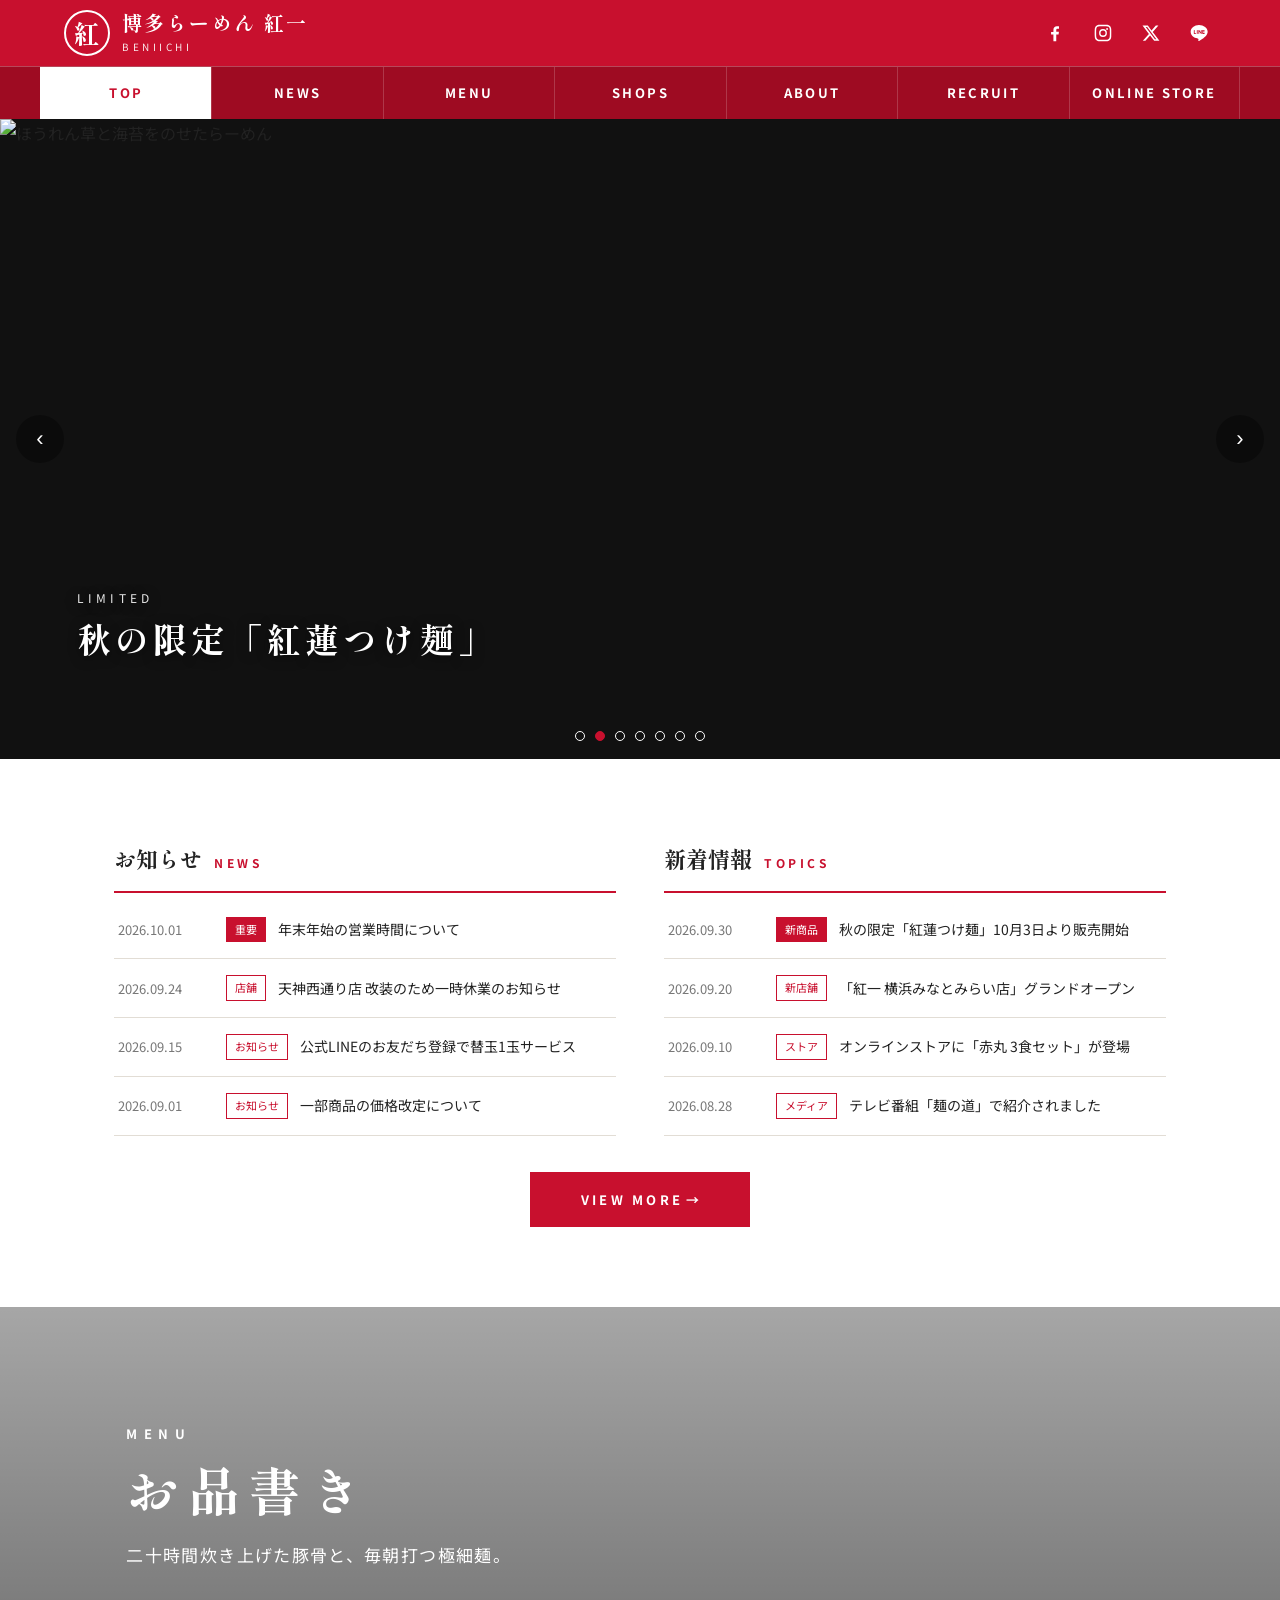
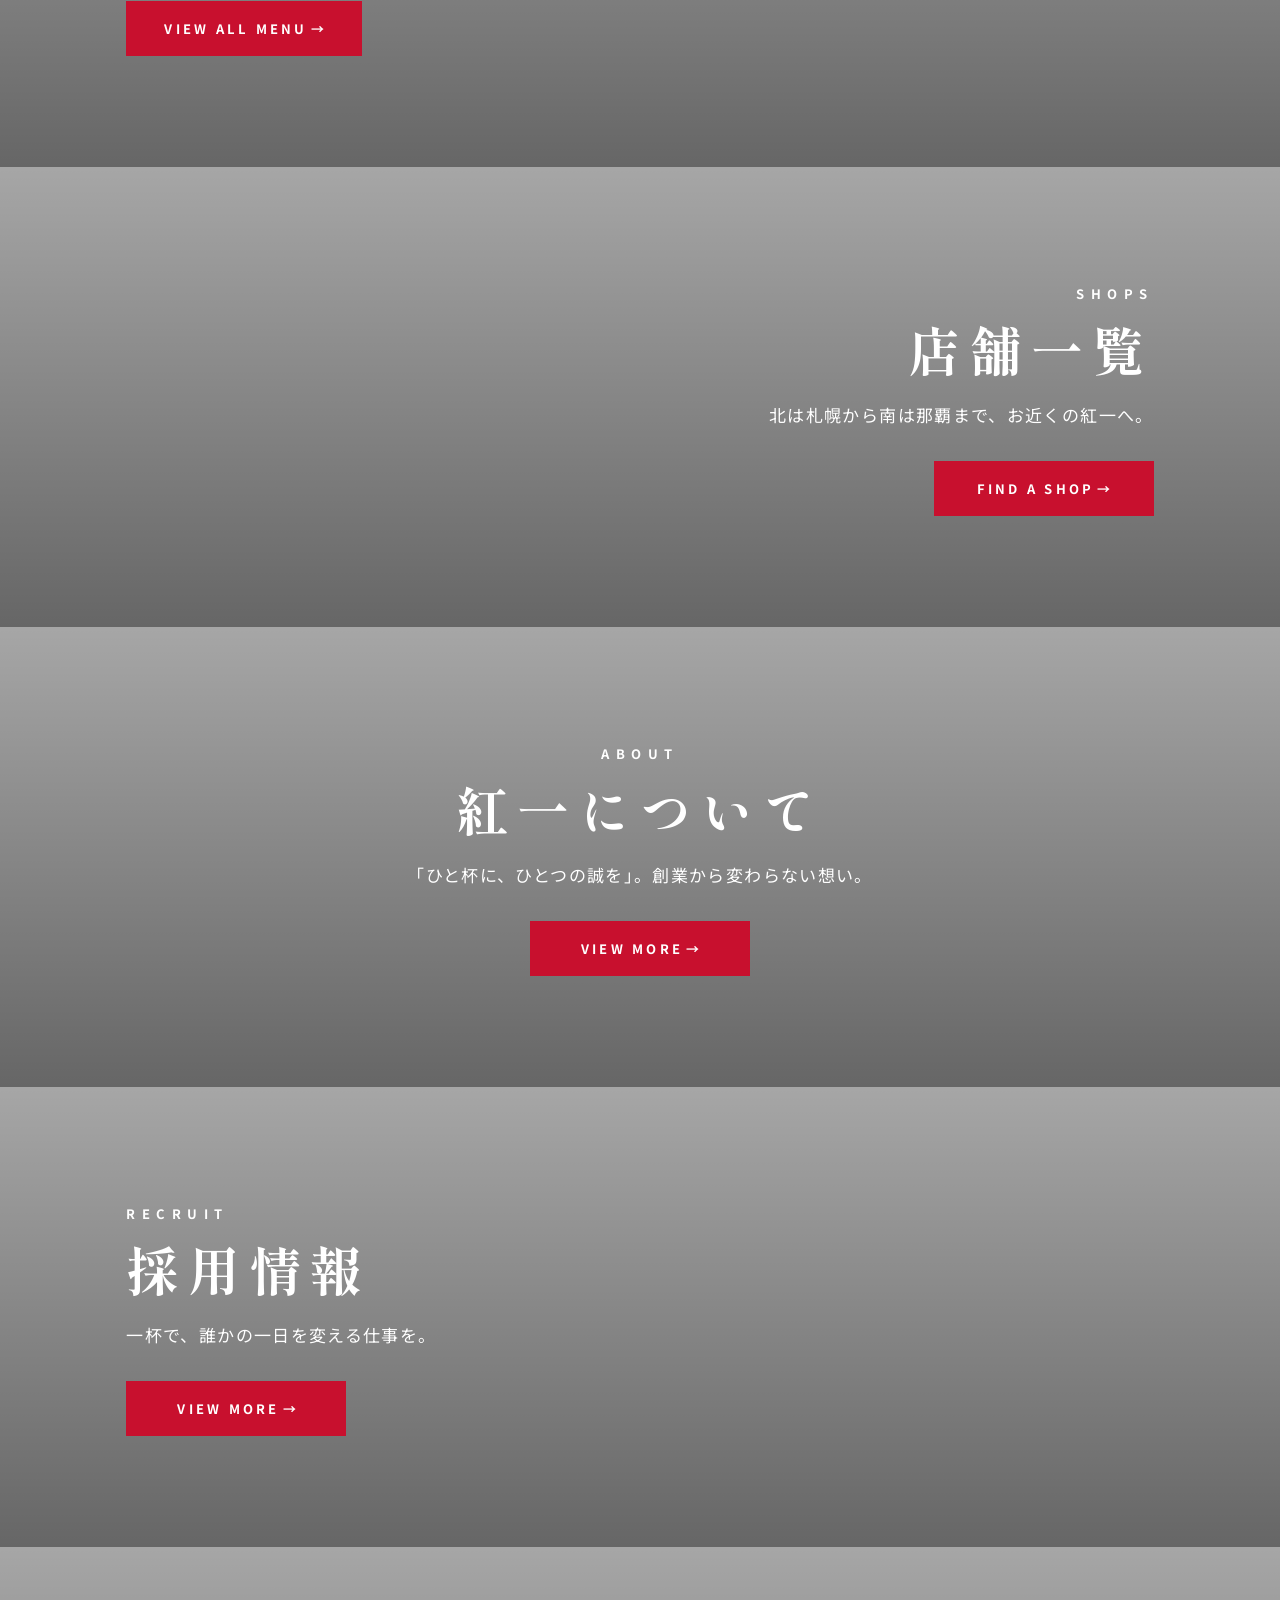
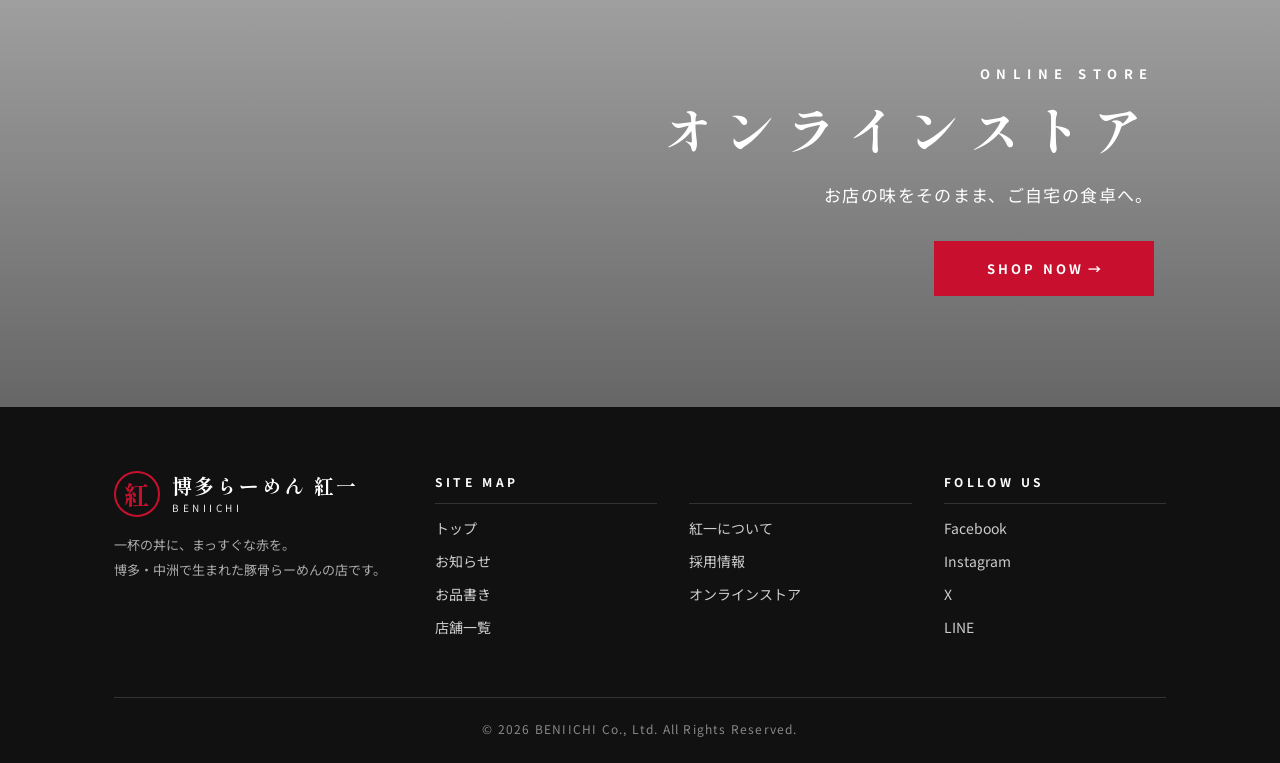
==== index.html @ bfaeac58 "Initial commit: beniichi website" ====
<!DOCTYPE html>
<html lang="ja">
<head>
  <meta charset="UTF-8">
  <meta name="viewport" content="width=device-width, initial-scale=1">
  <title>博多らーめん 紅一（BENIICHI）｜公式サイト</title>
  <meta name="description" content="博多・中洲生まれの豚骨らーめん「紅一」の公式サイト。お品書き、店舗一覧、採用情報、オンラインストア。">
  <link rel="preconnect" href="https://fonts.googleapis.com">
  <link rel="preconnect" href="https://fonts.gstatic.com" crossorigin>
  <link href="https://fonts.googleapis.com/css2?family=Noto+Sans+JP:wght@400;700&family=Shippori+Mincho:wght@700&display=swap" rel="stylesheet">
  <link rel="stylesheet" href="css/style.css">
</head>
<body>
  <header id="site-header"></header>

  <main>
    <!-- 自動横スクロールの大きな写真（7枚） -->
    <section class="hero" aria-label="メインビジュアル">
      <div class="hero-track">
        <figure class="hero-slide"><img data-img="photo-1557872943-16a5ac26437e" data-w="1800" alt="紅一の看板らーめん"><figcaption><small>SIGNATURE</small>白丸・赤丸、ふたつの看板。</figcaption></figure>
        <figure class="hero-slide"><img data-img="photo-1614563637806-1d0e645e0940" data-w="1800" alt="ほうれん草と海苔をのせたらーめん"><figcaption><small>LIMITED</small>秋の限定「紅蓮つけ麺」</figcaption></figure>
        <figure class="hero-slide"><img data-img="photo-1623341214825-9f4f963727da" data-w="1800" alt="らーめんとビール"><figcaption><small>NIGHT</small>夜は一杯と、一杯を。</figcaption></figure>
        <figure class="hero-slide"><img data-img="photo-1526318896980-cf78c088247c" data-w="1800" alt="箸で麺を持ち上げる様子"><figcaption><small>NOODLE</small>自家製極細麺、毎朝打ちたて。</figcaption></figure>
        <figure class="hero-slide"><img data-img="photo-1503899036084-c55cdd92da26" data-w="1800" alt="夜の繁華街"><figcaption><small>SHOPS</small>国内42店舗、街の赤い灯り。</figcaption></figure>
        <figure class="hero-slide"><img data-img="photo-1552611052-33e04de081de" data-w="1800" alt="黒い丼のまぜ麺"><figcaption><small>ONLINE STORE</small>お店の味を、ご自宅で。</figcaption></figure>
        <figure class="hero-slide"><img data-img="photo-1493976040374-85c8e12f0c0e" data-w="1800" alt="和の街並み"><figcaption><small>SINCE 1998</small>博多から、世界の一杯へ。</figcaption></figure>
      </div>
      <button class="hero-arrow prev" aria-label="前の写真">‹</button>
      <button class="hero-arrow next" aria-label="次の写真">›</button>
      <div class="hero-dots"></div>
    </section>

    <!-- お知らせ／新着情報（左右） -->
    <section class="news-area">
      <div class="container">
        <div class="news-cols">
          <div class="news-col">
            <h3>お知らせ <span>NEWS</span></h3>
            <ul class="news-list">
              <li><a href="news.html"><time>2026.10.01</time><span class="tag fill">重要</span><p>年末年始の営業時間について</p></a></li>
              <li><a href="news.html"><time>2026.09.24</time><span class="tag">店舗</span><p>天神西通り店 改装のため一時休業のお知らせ</p></a></li>
              <li><a href="news.html"><time>2026.09.15</time><span class="tag">お知らせ</span><p>公式LINEのお友だち登録で替玉1玉サービス</p></a></li>
              <li><a href="news.html"><time>2026.09.01</time><span class="tag">お知らせ</span><p>一部商品の価格改定について</p></a></li>
            </ul>
          </div>
          <div class="news-col">
            <h3>新着情報 <span>TOPICS</span></h3>
            <ul class="news-list">
              <li><a href="news.html"><time>2026.09.30</time><span class="tag fill">新商品</span><p>秋の限定「紅蓮つけ麺」10月3日より販売開始</p></a></li>
              <li><a href="news.html"><time>2026.09.20</time><span class="tag">新店舗</span><p>「紅一 横浜みなとみらい店」グランドオープン</p></a></li>
              <li><a href="news.html"><time>2026.09.10</time><span class="tag">ストア</span><p>オンラインストアに「赤丸 3食セット」が登場</p></a></li>
              <li><a href="news.html"><time>2026.08.28</time><span class="tag">メディア</span><p>テレビ番組「麺の道」で紹介されました</p></a></li>
            </ul>
          </div>
        </div>
        <div class="btn-wrap"><a class="btn-red" href="news.html">VIEW MORE</a></div>
      </div>
    </section>

    <!-- 各ページの簡易セクション（背景写真＋タイトル＋一言＋赤ボタン） -->
    <section class="photo-sec left">
      <div class="bg" data-bg="photo-1623341214825-9f4f963727da"></div>
      <div class="inner">
        <span class="en">MENU</span>
        <h2>お品書き</h2>
        <p>二十時間炊き上げた豚骨と、毎朝打つ極細麺。</p>
        <a class="btn-red" href="menu.html">VIEW ALL MENU</a>
      </div>
    </section>

    <section class="photo-sec right">
      <div class="bg" data-bg="photo-1503899036084-c55cdd92da26"></div>
      <div class="inner">
        <span class="en">SHOPS</span>
        <h2>店舗一覧</h2>
        <p>北は札幌から南は那覇まで、お近くの紅一へ。</p>
        <a class="btn-red" href="shops.html">FIND A SHOP</a>
      </div>
    </section>

    <section class="photo-sec">
      <div class="bg" data-bg="photo-1528164344705-47542687000d"></div>
      <div class="inner">
        <span class="en">ABOUT</span>
        <h2>紅一について</h2>
        <p>「ひと杯に、ひとつの誠を」。創業から変わらない想い。</p>
        <a class="btn-red" href="about.html">VIEW MORE</a>
      </div>
    </section>

    <section class="photo-sec left">
      <div class="bg" data-bg="photo-1600565193348-f74bd3c7ccdf"></div>
      <div class="inner">
        <span class="en">RECRUIT</span>
        <h2>採用情報</h2>
        <p>一杯で、誰かの一日を変える仕事を。</p>
        <a class="btn-red" href="recruit.html">VIEW MORE</a>
      </div>
    </section>

    <section class="photo-sec right">
      <div class="bg" data-bg="photo-1552611052-33e04de081de"></div>
      <div class="inner">
        <span class="en">ONLINE STORE</span>
        <h2>オンラインストア</h2>
        <p>お店の味をそのまま、ご自宅の食卓へ。</p>
        <a class="btn-red" href="store.html">SHOP NOW</a>
      </div>
    </section>
  </main>

  <footer id="site-footer"></footer>
  <script src="js/main.js"></script>
</body>
</html>
---- css/style.css ----
/* ===== 博多らーめん 紅一 共通スタイル ===== */
:root {
  --red: #c8102e;
  --red-dark: #9e0b22;
  --black: #111;
  --ink: #222;
  --gray: #f4f2ee;
  --line: #e2ddd5;
  --white: #fff;
  --serif: "Shippori Mincho", "Hiragino Mincho ProN", "Yu Mincho", serif;
  --sans: "Noto Sans JP", "Hiragino Sans", "Yu Gothic", sans-serif;
}

* { box-sizing: border-box; margin: 0; padding: 0; }
html { scroll-behavior: smooth; }
body {
  font-family: var(--sans);
  color: var(--ink);
  background: var(--white);
  line-height: 1.8;
  -webkit-font-smoothing: antialiased;
}
a { color: inherit; text-decoration: none; }
img { display: block; max-width: 100%; }
ul { list-style: none; }

/* ===== ヘッダー（上段：ロゴ＋SNS） ===== */
.site-header { position: sticky; top: 0; z-index: 100; }
.header-top {
  background: var(--red);
  color: var(--white);
}
.header-top .inner {
  max-width: 1200px;
  margin: 0 auto;
  padding: 10px 24px;
  display: flex;
  align-items: center;
  justify-content: space-between;
}
.logo { display: flex; align-items: center; gap: 12px; }
.logo-mark {
  width: 46px; height: 46px;
  border: 2px solid var(--white);
  border-radius: 50%;
  display: grid; place-items: center;
  font-family: var(--serif);
  font-size: 26px; font-weight: 700;
  line-height: 1;
}
.logo-text { line-height: 1.2; }
.logo-text .ja { font-family: var(--serif); font-size: 20px; font-weight: 700; letter-spacing: .12em; }
.logo-text .en { font-size: 10px; letter-spacing: .35em; opacity: .9; }

.sns { display: flex; gap: 14px; }
.sns a {
  width: 34px; height: 34px;
  display: grid; place-items: center;
  border-radius: 50%;
  transition: background .2s, transform .2s;
}
.sns a:hover { background: rgba(255,255,255,.18); transform: translateY(-2px); }
.sns svg { width: 20px; height: 20px; fill: var(--white); }

/* ===== ヘッダー（下段：ナビ） ===== */
.header-nav {
  background: var(--red-dark);
  border-top: 1px solid rgba(255,255,255,.25);
}
.header-nav ul {
  max-width: 1200px;
  margin: 0 auto;
  display: flex;
  justify-content: center;
}
.header-nav li { flex: 1; }
.header-nav a {
  position: relative;
  display: block;
  height: 52px;
  overflow: hidden;
  color: var(--white);
  text-align: center;
  border-left: 1px solid rgba(255,255,255,.18);
}
.header-nav li:last-child a { border-right: 1px solid rgba(255,255,255,.18); }
/* 英語 → ホバーで日本語に入れ替わる */
.header-nav .en,
.header-nav .ja {
  position: absolute; inset: 0;
  display: grid; place-items: center;
  transition: transform .35s ease, opacity .35s ease;
  white-space: nowrap;
}
.header-nav .en { font-size: 13px; font-weight: 700; letter-spacing: .18em; }
.header-nav .ja { font-family: var(--serif); font-size: 15px; font-weight: 700; letter-spacing: .1em; transform: translateY(100%); opacity: 0; }
.header-nav a:hover .en,
.header-nav a:focus-visible .en { transform: translateY(-100%); opacity: 0; }
.header-nav a:hover .ja,
.header-nav a:focus-visible .ja { transform: translateY(0); opacity: 1; }
.header-nav a:hover { background: rgba(0,0,0,.18); }
.header-nav a.current { background: var(--white); color: var(--red); }

/* ===== トップ：自動横スクロールスライダー ===== */
.hero {
  position: relative;
  overflow: hidden;
  background: var(--black);
}
.hero-track {
  display: flex;
  transition: transform .9s cubic-bezier(.65,.05,.36,1);
}
.hero-slide {
  position: relative;
  flex: 0 0 100%;
  height: min(72vh, 640px);
}
.hero-slide img { width: 100%; height: 100%; object-fit: cover; }
.hero-slide figcaption {
  position: absolute; left: 6%; bottom: 14%;
  color: var(--white);
  font-family: var(--serif);
  font-size: clamp(20px, 3vw, 34px);
  font-weight: 700;
  letter-spacing: .12em;
  text-shadow: 0 2px 12px rgba(0,0,0,.6);
  writing-mode: horizontal-tb;
}
.hero-slide figcaption small {
  display: block;
  font-family: var(--sans);
  font-size: 12px; letter-spacing: .35em;
  font-weight: 400;
  opacity: .9;
}
.hero-arrow {
  position: absolute; top: 50%;
  transform: translateY(-50%);
  width: 48px; height: 48px;
  border: none; border-radius: 50%;
  background: rgba(0,0,0,.35);
  color: var(--white);
  font-size: 22px;
  cursor: pointer;
  transition: background .2s;
}
.hero-arrow:hover { background: var(--red); }
.hero-arrow.prev { left: 16px; }
.hero-arrow.next { right: 16px; }
.hero-dots {
  position: absolute; left: 0; right: 0; bottom: 18px;
  display: flex; justify-content: center; gap: 10px;
}
.hero-dots button {
  width: 10px; height: 10px;
  border-radius: 50%;
  border: 1px solid var(--white);
  background: transparent;
  cursor: pointer;
  padding: 0;
}
.hero-dots button.active { background: var(--red); border-color: var(--red); }

/* ===== 共通パーツ ===== */
.container { max-width: 1100px; margin: 0 auto; padding: 0 24px; }
.sec-title {
  text-align: center;
  margin-bottom: 36px;
}
.sec-title .en {
  display: block;
  color: var(--red);
  font-size: 13px; font-weight: 700;
  letter-spacing: .4em;
}
.sec-title .ja {
  display: block;
  font-family: var(--serif);
  font-size: clamp(24px, 3vw, 32px);
  font-weight: 700;
  letter-spacing: .12em;
}
.sec-title .ja::after {
  content: "";
  display: block;
  width: 40px; height: 3px;
  background: var(--red);
  margin: 14px auto 0;
}

.btn-red {
  display: inline-block;
  min-width: 220px;
  padding: 14px 36px;
  background: var(--red);
  color: var(--white);
  font-size: 13px; font-weight: 700;
  letter-spacing: .25em;
  text-align: center;
  border: 2px solid var(--red);
  transition: background .2s, color .2s;
}
.btn-red::after { content: " →"; letter-spacing: 0; }
.btn-red:hover { background: var(--white); color: var(--red); }
.btn-wrap { text-align: center; margin-top: 36px; }

/* ===== お知らせ／新着情報（左右2カラム） ===== */
.news-area { padding: 80px 0; }
.news-cols {
  display: grid;
  grid-template-columns: 1fr 1fr;
  gap: 48px;
}
.news-col h3 {
  display: flex; align-items: baseline; gap: 12px;
  padding-bottom: 12px;
  border-bottom: 2px solid var(--red);
  margin-bottom: 8px;
  font-family: var(--serif);
  font-size: 22px;
}
.news-col h3 span { color: var(--red); font-family: var(--sans); font-size: 12px; letter-spacing: .3em; }
.news-list li { border-bottom: 1px solid var(--line); }
.news-list a {
  display: grid;
  grid-template-columns: 96px auto 1fr;
  align-items: center;
  gap: 12px;
  padding: 16px 4px;
  transition: background .2s;
}
.news-list a:hover { background: var(--gray); }
.news-list time { font-size: 13px; color: #777; }
.tag {
  font-size: 11px;
  padding: 2px 8px;
  border: 1px solid var(--red);
  color: var(--red);
  white-space: nowrap;
  justify-self: start;
}
.tag.fill { background: var(--red); color: var(--white); }
.news-list p { font-size: 14px; }

/* ===== セクション（背景写真＋重ねタイトル） ===== */
.photo-sec {
  position: relative;
  min-height: 460px;
  display: grid; place-items: center;
  color: var(--white);
  text-align: center;
  overflow: hidden;
  isolation: isolate;
}
.photo-sec .bg {
  position: absolute; inset: 0;
  z-index: -2;
  background-size: cover;
  background-position: center;
  transform: scale(1.04);
  transition: transform 6s ease;
}
.photo-sec:hover .bg { transform: scale(1.1); }
.photo-sec::before {
  content: "";
  position: absolute; inset: 0;
  z-index: -1;
  background: linear-gradient(180deg, rgba(0,0,0,.35), rgba(0,0,0,.6));
}
.photo-sec .inner { padding: 60px 24px; }
.photo-sec .en {
  font-size: 13px; letter-spacing: .5em;
  font-weight: 700;
}
.photo-sec h2 {
  font-family: var(--serif);
  font-size: clamp(30px, 5vw, 52px);
  letter-spacing: .18em;
  line-height: 1.4;
  margin: 6px 0 14px;
}
.photo-sec p {
  font-size: clamp(14px, 1.6vw, 17px);
  letter-spacing: .08em;
  margin-bottom: 30px;
}
.photo-sec.left { place-items: center start; text-align: left; }
.photo-sec.left .inner { margin-left: 8%; }
.photo-sec.right { place-items: center end; text-align: right; }
.photo-sec.right .inner { margin-right: 8%; }

/* ===== フッター（黒背景＋白文字の目次） ===== */
.site-footer {
  background: var(--black);
  color: #ddd;
  padding: 64px 0 24px;
  font-size: 14px;
}
.footer-grid {
  display: grid;
  grid-template-columns: 1.3fr repeat(3, 1fr);
  gap: 32px;
}
.footer-brand .logo-mark { border-color: var(--red); color: var(--red); }
.footer-brand p { margin-top: 16px; font-size: 13px; color: #aaa; line-height: 1.9; }
.footer-col h4 {
  color: var(--white);
  font-size: 12px;
  letter-spacing: .3em;
  padding-bottom: 10px;
  margin-bottom: 12px;
  border-bottom: 1px solid #333;
}
.footer-col li { margin-bottom: 8px; }
.footer-col a { color: #ccc; transition: color .2s; }
.footer-col a:hover { color: var(--white); text-decoration: underline; text-decoration-color: var(--red); text-underline-offset: 4px; }
.copyright {
  margin-top: 48px;
  padding-top: 20px;
  border-top: 1px solid #333;
  text-align: center;
  font-size: 12px;
  color: #888;
  letter-spacing: .1em;
}

/* ===== 下層ページ ===== */
.page-hero {
  position: relative;
  height: 280px;
  display: grid; place-items: center;
  color: var(--white);
  text-align: center;
  background-size: cover;
  background-position: center;
  isolation: isolate;
}
.page-hero::before {
  content: ""; position: absolute; inset: 0; z-index: -1;
  background: rgba(0,0,0,.5);
}
.page-hero .en { font-size: 13px; letter-spacing: .5em; font-weight: 700; }
.page-hero h1 { font-family: var(--serif); font-size: clamp(30px, 4vw, 44px); letter-spacing: .2em; }
.breadcrumb { font-size: 12px; color: #777; padding: 14px 0; }
.breadcrumb a { color: var(--red); }
.page-body { padding: 40px 0 96px; }
.lead {
  text-align: center;
  font-family: var(--serif);
  font-size: 17px;
  line-height: 2.2;
  margin-bottom: 56px;
}

/* お品書き */
.menu-cat { margin-bottom: 64px; }
.menu-cat > h2 {
  font-family: var(--serif);
  font-size: 24px;
  border-left: 6px solid var(--red);
  padding-left: 14px;
  margin-bottom: 24px;
}
.menu-grid { display: grid; grid-template-columns: repeat(3, 1fr); gap: 28px; }
.menu-card { background: var(--white); border: 1px solid var(--line); transition: box-shadow .2s, transform .2s; }
.menu-card:hover { box-shadow: 0 10px 24px rgba(0,0,0,.08); transform: translateY(-3px); }
.menu-card img { width: 100%; aspect-ratio: 4/3; object-fit: cover; }
.menu-card .body { padding: 16px 18px 20px; }
.menu-card h3 { font-family: var(--serif); font-size: 19px; }
.menu-card .price { color: var(--red); font-weight: 700; font-size: 18px; }
.menu-card .price small { font-size: 12px; color: #777; font-weight: 400; }
.menu-card p { font-size: 13px; color: #555; margin-top: 6px; }
.side-list { display: grid; grid-template-columns: 1fr 1fr; gap: 0 48px; }
.side-list li {
  display: flex; justify-content: space-between;
  padding: 14px 4px;
  border-bottom: 1px dashed var(--line);
}
.side-list span:last-child { color: var(--red); font-weight: 700; }

/* お知らせ一覧 */
.filter { display: flex; gap: 8px; justify-content: center; margin-bottom: 32px; flex-wrap: wrap; }
.filter button {
  padding: 8px 20px;
  border: 1px solid var(--red);
  background: var(--white);
  color: var(--red);
  font-size: 13px;
  cursor: pointer;
}
.filter button.active, .filter button:hover { background: var(--red); color: var(--white); }

/* 店舗一覧 */
.area-tabs { display: flex; gap: 8px; justify-content: center; flex-wrap: wrap; margin-bottom: 36px; }
.shop-grid { display: grid; grid-template-columns: repeat(2, 1fr); gap: 24px; }
.shop-card {
  display: grid; grid-template-columns: 160px 1fr;
  border: 1px solid var(--line);
}
.shop-card img { width: 100%; height: 100%; object-fit: cover; }
.shop-card .body { padding: 18px 20px; font-size: 13px; }
.shop-card h3 { font-family: var(--serif); font-size: 18px; margin-bottom: 6px; }
.shop-card dl { display: grid; grid-template-columns: 4.5em 1fr; gap: 2px 8px; color: #555; }
.shop-card dt { color: var(--red); font-weight: 700; }

/* 紅一について */
.story { display: grid; grid-template-columns: 1fr 1fr; gap: 56px; align-items: center; margin-bottom: 80px; }
.story.rev .story-img { order: 2; }
.story-img img { width: 100%; aspect-ratio: 4/3; object-fit: cover; }
.story h2 { font-family: var(--serif); font-size: 28px; line-height: 1.6; margin-bottom: 18px; }
.story h2 em { font-style: normal; color: var(--red); }
.story p { font-size: 15px; line-height: 2.1; }
.company-table { width: 100%; border-collapse: collapse; font-size: 14px; }
.company-table th, .company-table td { padding: 16px; border-bottom: 1px solid var(--line); text-align: left; vertical-align: top; }
.company-table th { width: 180px; background: var(--gray); font-weight: 700; }

/* 採用情報 */
.recruit-points { display: grid; grid-template-columns: repeat(3, 1fr); gap: 24px; margin-bottom: 72px; }
.point { border-top: 4px solid var(--red); background: var(--gray); padding: 28px 24px; }
.point .num { color: var(--red); font-family: var(--serif); font-size: 36px; font-weight: 700; line-height: 1; }
.point h3 { font-family: var(--serif); font-size: 19px; margin: 10px 0 8px; }
.point p { font-size: 14px; }

/* オンラインストア */
.store-grid { display: grid; grid-template-columns: repeat(4, 1fr); gap: 24px; }
.product { border: 1px solid var(--line); text-align: center; display: flex; flex-direction: column; }
.product img { width: 100%; aspect-ratio: 1; object-fit: cover; }
.product .body { padding: 16px; flex: 1; display: flex; flex-direction: column; }
.product h3 { font-size: 15px; font-family: var(--serif); }
.product .price { color: var(--red); font-weight: 700; margin: 6px 0 14px; }
.product button {
  margin-top: auto;
  padding: 10px;
  background: var(--red); color: var(--white);
  border: none; font-weight: 700; letter-spacing: .1em; cursor: pointer;
}
.product button:hover { background: var(--red-dark); }
.cart-badge {
  position: fixed; right: 20px; bottom: 20px; z-index: 50;
  background: var(--red); color: var(--white);
  padding: 12px 20px; border-radius: 40px;
  font-weight: 700; box-shadow: 0 6px 18px rgba(0,0,0,.25);
}

/* ===== スマホ対応 ===== */
@media (max-width: 900px) {
  .header-nav ul { justify-content: flex-start; overflow-x: auto; scrollbar-width: none; }
  .header-nav ul::-webkit-scrollbar { display: none; }
  .header-nav li { flex: 0 0 auto; }
  .header-nav a { width: 128px; height: 46px; }
  .news-cols, .story, .shop-grid { grid-template-columns: 1fr; }
  .story.rev .story-img { order: 0; }
  .menu-grid, .recruit-points { grid-template-columns: 1fr 1fr; }
  .store-grid { grid-template-columns: 1fr 1fr; }
  .footer-grid { grid-template-columns: 1fr 1fr; }
  .footer-brand { grid-column: 1 / -1; }
  .photo-sec.left, .photo-sec.right { place-items: center; text-align: center; }
  .photo-sec.left .inner, .photo-sec.right .inner { margin: 0; }
}
@media (max-width: 560px) {
  .header-top .inner { padding: 8px 16px; }
  .logo-mark { width: 38px; height: 38px; font-size: 21px; }
  .logo-text .ja { font-size: 16px; }
  .sns { gap: 4px; }
  .sns a { width: 30px; height: 30px; }
  .sns svg { width: 17px; height: 17px; }
  .container { padding: 0 16px; }
  .hero-slide { height: 56vh; }
  .hero-arrow { width: 38px; height: 38px; font-size: 18px; }
  .news-list a { grid-template-columns: auto 1fr; }
  .news-list p { grid-column: 1 / -1; }
  .menu-grid, .recruit-points, .side-list { grid-template-columns: 1fr; }
  .shop-card { grid-template-columns: 1fr; }
  .shop-card img { aspect-ratio: 16/9; }
  .company-table th { width: 100px; }
  .photo-sec { min-height: 380px; }
}
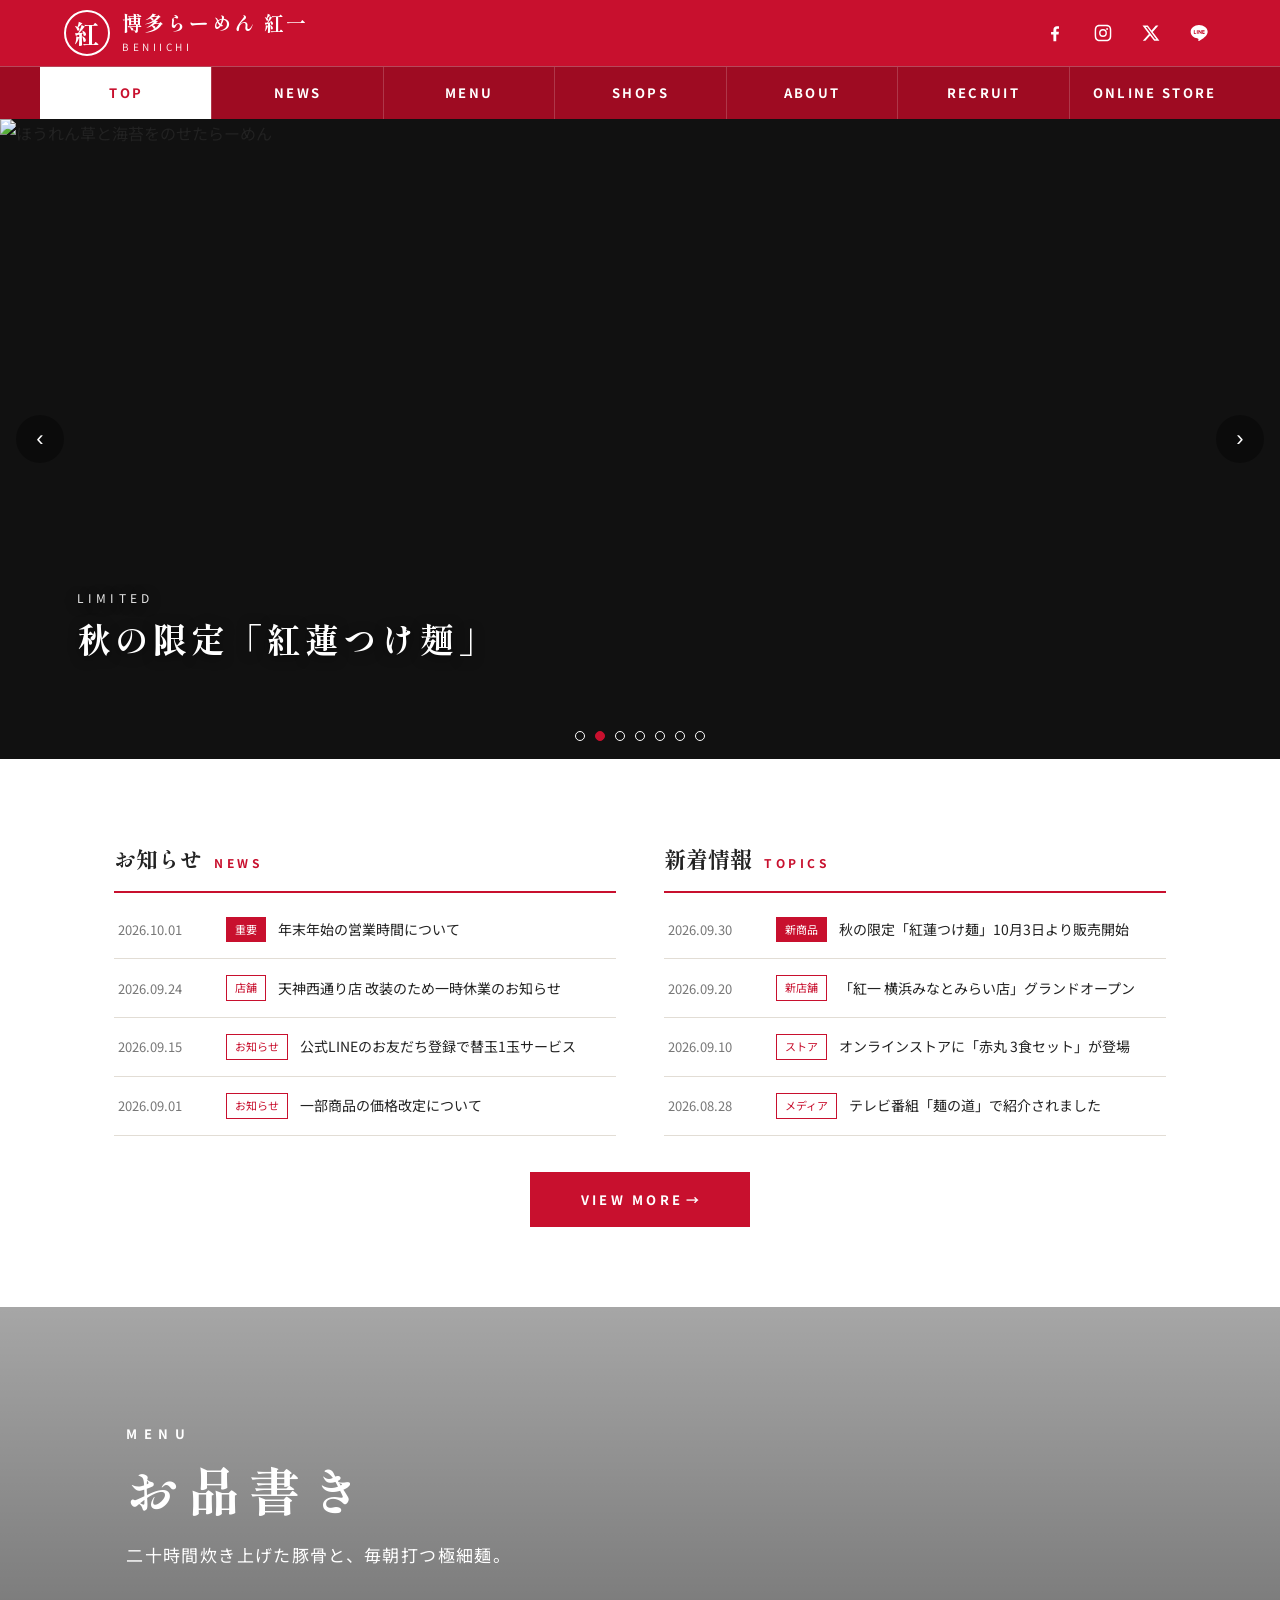
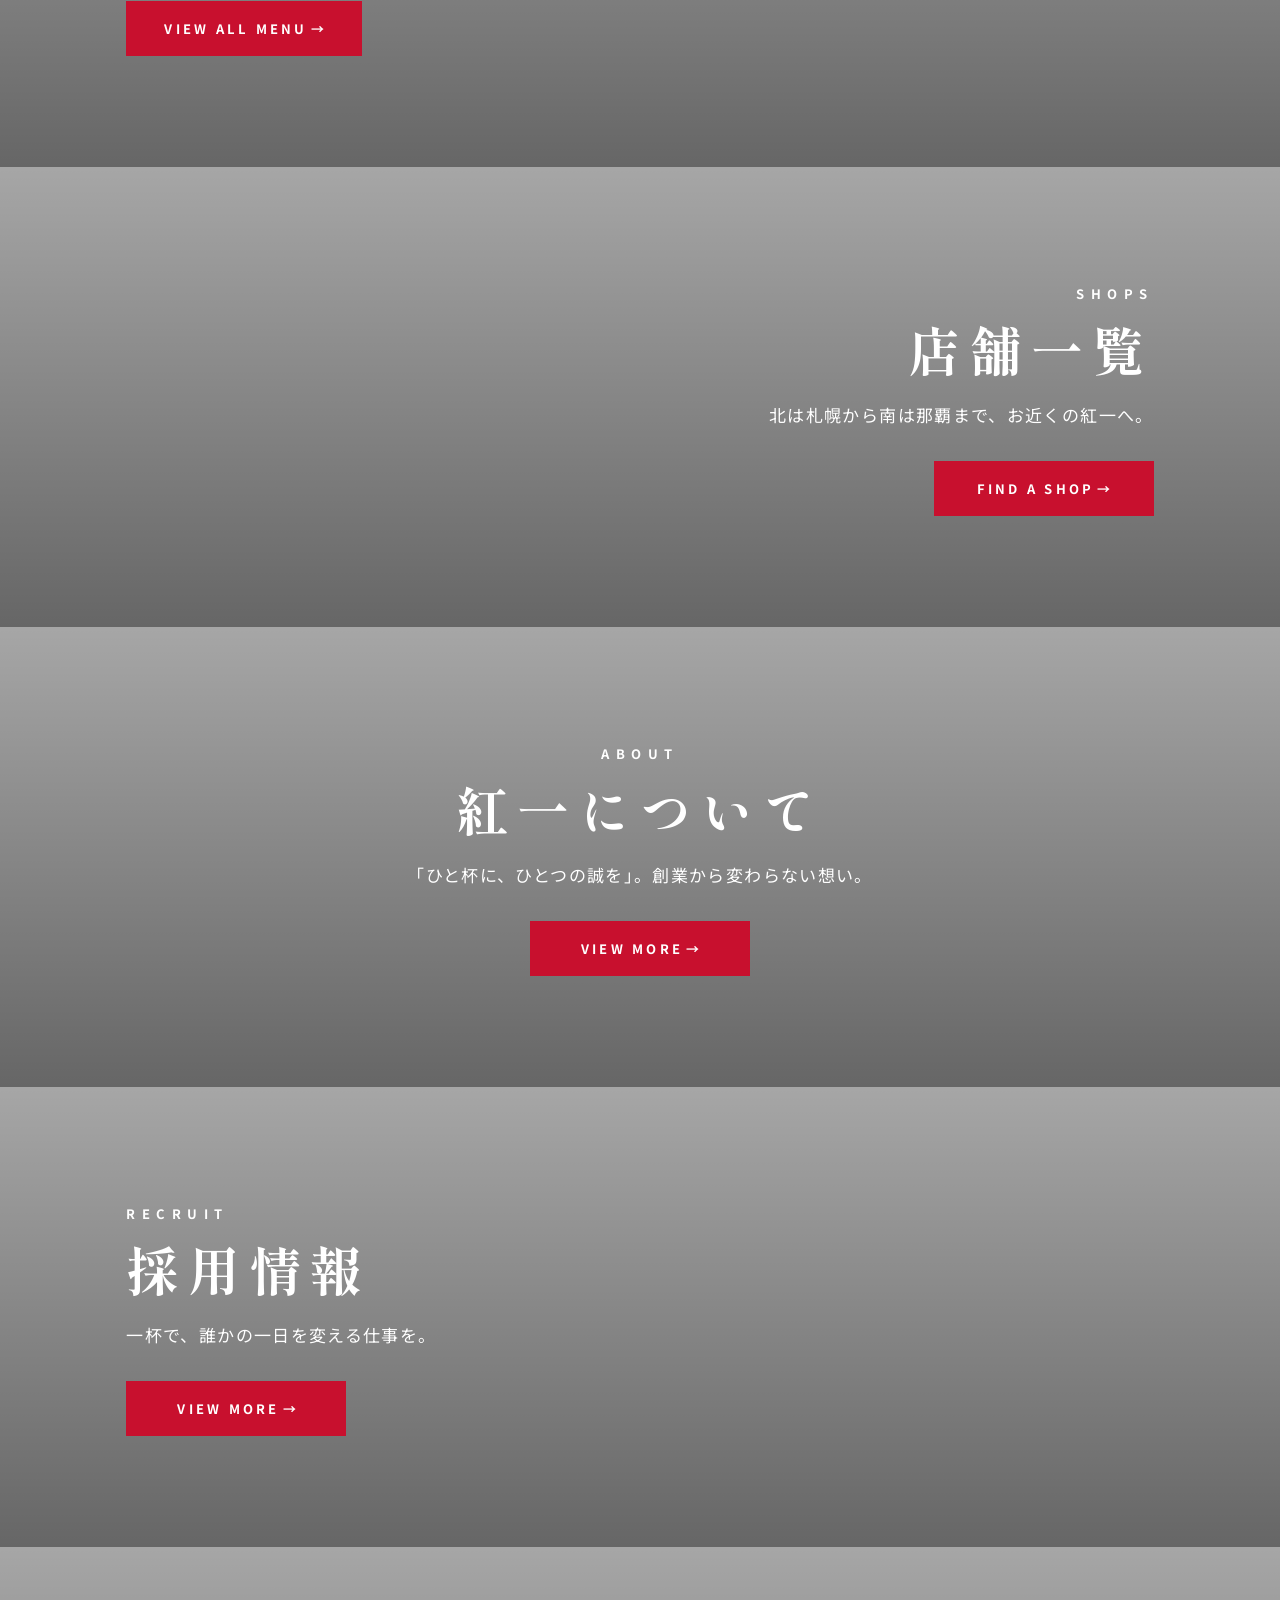
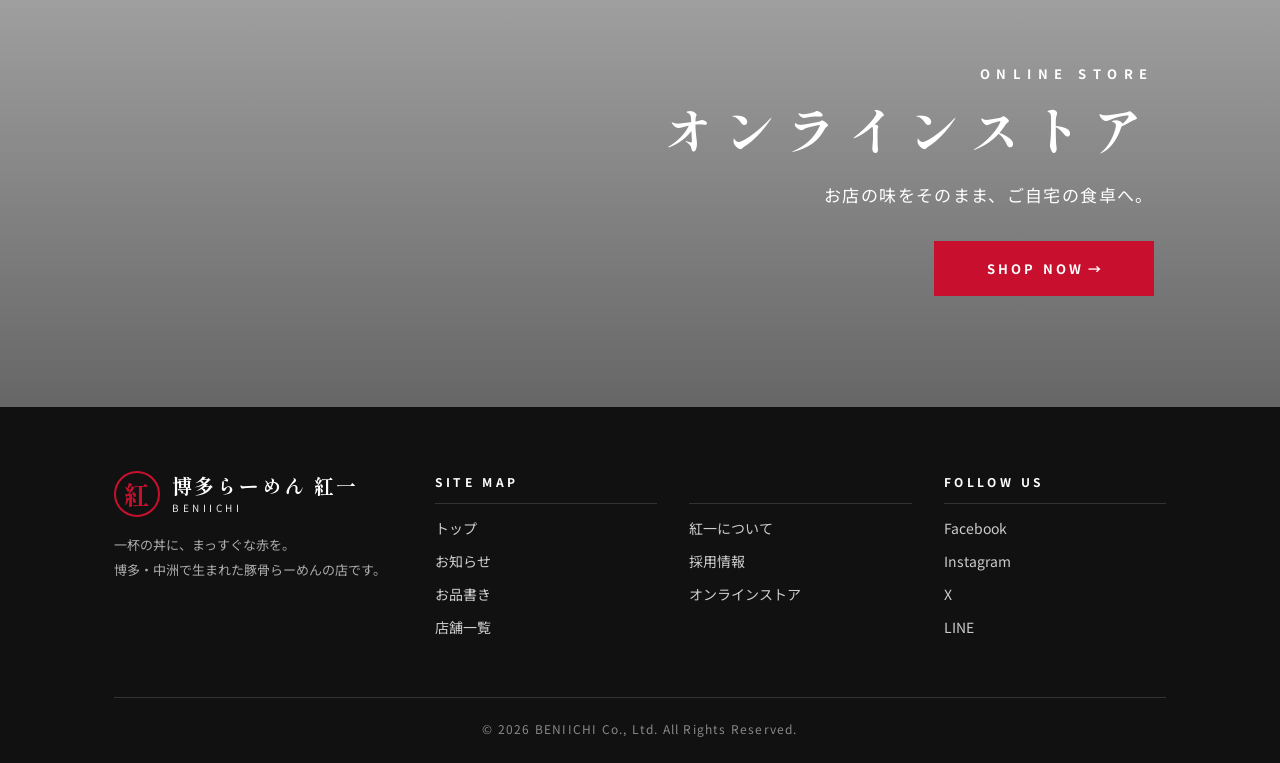
==== commit dc138d64: "スマホのナビをループ表示にし、今いるページのボタンを左端に表示する CSS/JSの読み込みにバージョンを付け、古いキャッシュとの食い違いを防ぐ  Co-Authored-By: Claude Opus" ====
--- a/index.html
+++ b/index.html
@@ -8,7 +8,7 @@
   <link rel="preconnect" href="https://fonts.googleapis.com">
   <link rel="preconnect" href="https://fonts.gstatic.com" crossorigin>
   <link href="https://fonts.googleapis.com/css2?family=Noto+Sans+JP:wght@400;700&family=Shippori+Mincho:wght@700&display=swap" rel="stylesheet">
-  <link rel="stylesheet" href="css/style.css">
+  <link rel="stylesheet" href="css/style.css?v=3">
 </head>
 <body>
   <header id="site-header"></header>
@@ -110,6 +110,6 @@
   </main>
 
   <footer id="site-footer"></footer>
-  <script src="js/main.js"></script>
+  <script src="js/main.js?v=3"></script>
 </body>
 </html>
--- a/css/style.css
+++ b/css/style.css
@@ -83,7 +83,9 @@
   text-align: center;
   border-left: 1px solid rgba(255,255,255,.18);
 }
-.header-nav li:last-child a { border-right: 1px solid rgba(255,255,255,.18); }
+.header-nav li:nth-child(7) a { border-right: 1px solid rgba(255,255,255,.18); }
+/* スマホのループ用の複製（PCでは隠す） */
+.header-nav li.loop-copy { display: none; }
 /* 英語 → ホバーで日本語に入れ替わる */
 .header-nav .en,
 .header-nav .ja {
@@ -448,6 +450,8 @@
   .header-nav ul { justify-content: flex-start; overflow-x: auto; scrollbar-width: none; }
   .header-nav ul::-webkit-scrollbar { display: none; }
   .header-nav li { flex: 0 0 auto; }
+  .header-nav li.loop-copy { display: block; }
+  .header-nav li:nth-child(7) a { border-right: 0; }
   .header-nav a { width: 128px; height: 46px; }
   .news-cols, .story, .shop-grid { grid-template-columns: 1fr; }
   .story.rev .story-img { order: 0; }
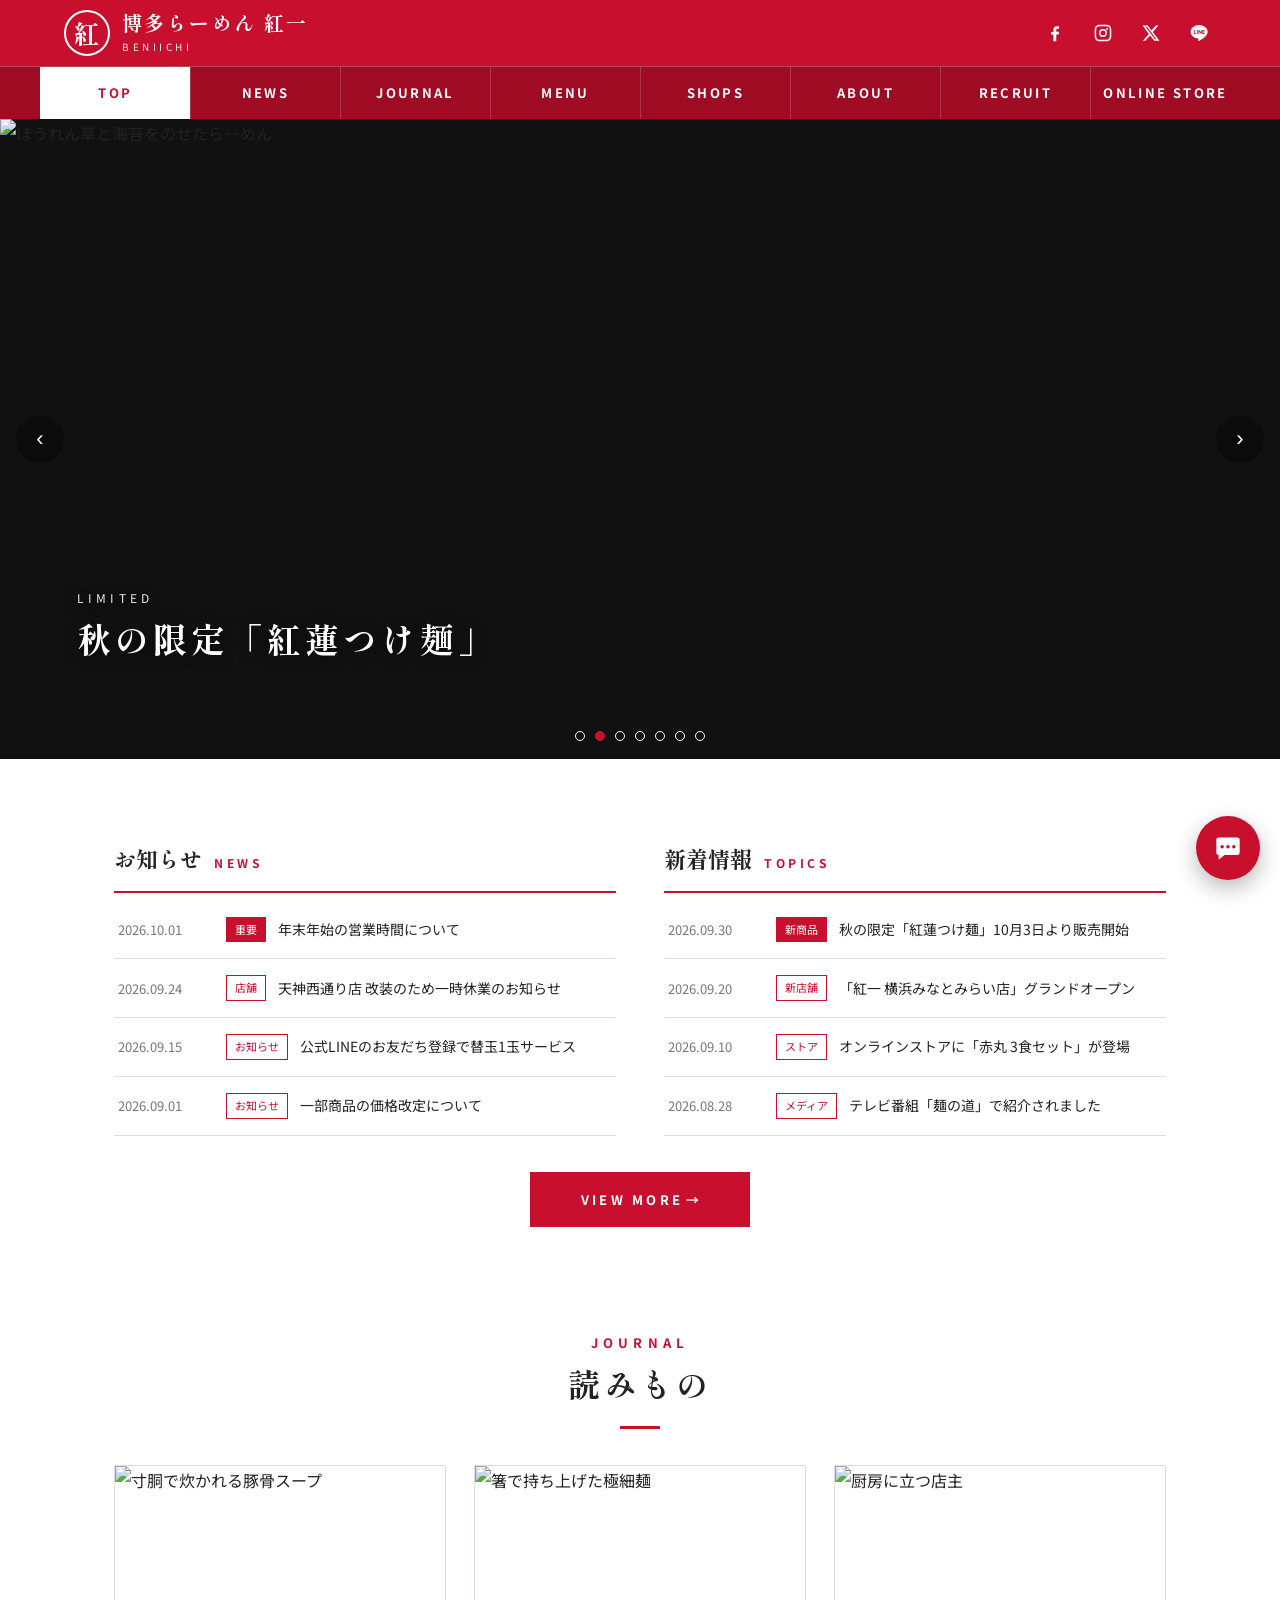
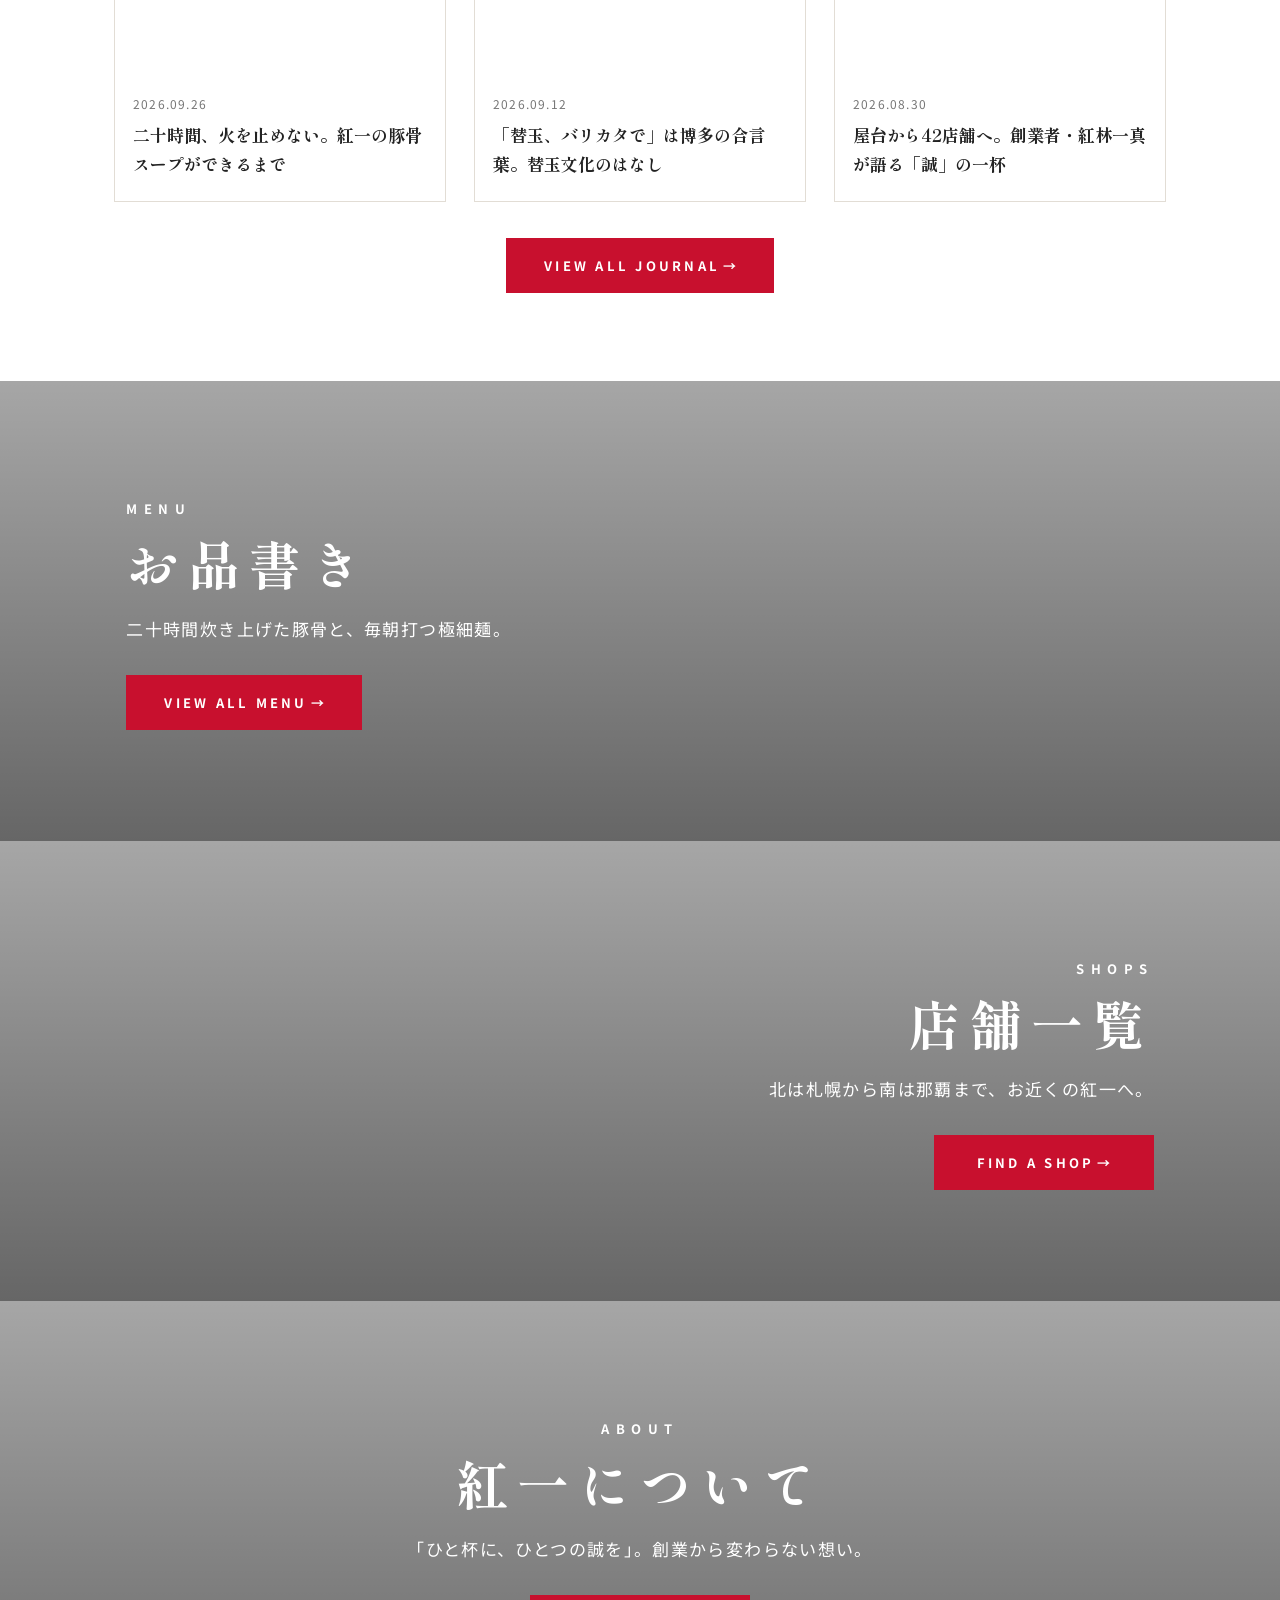
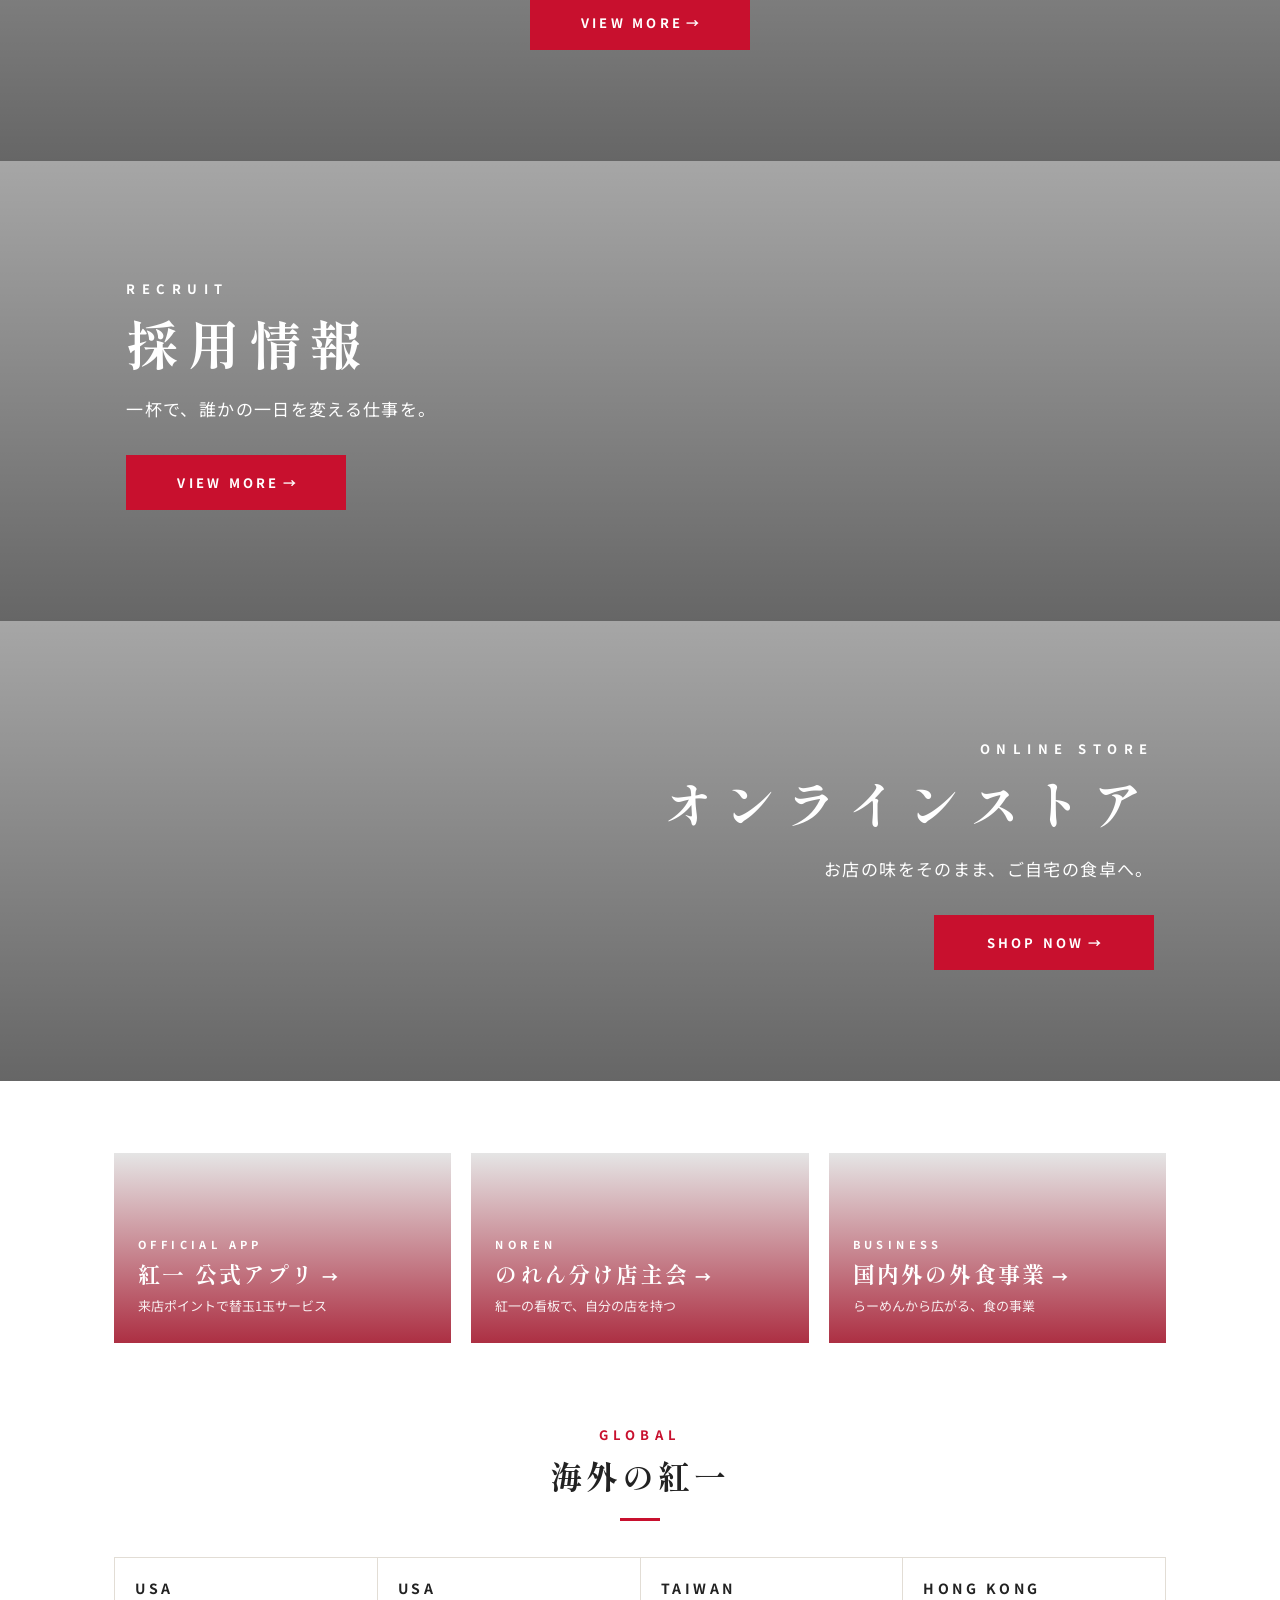
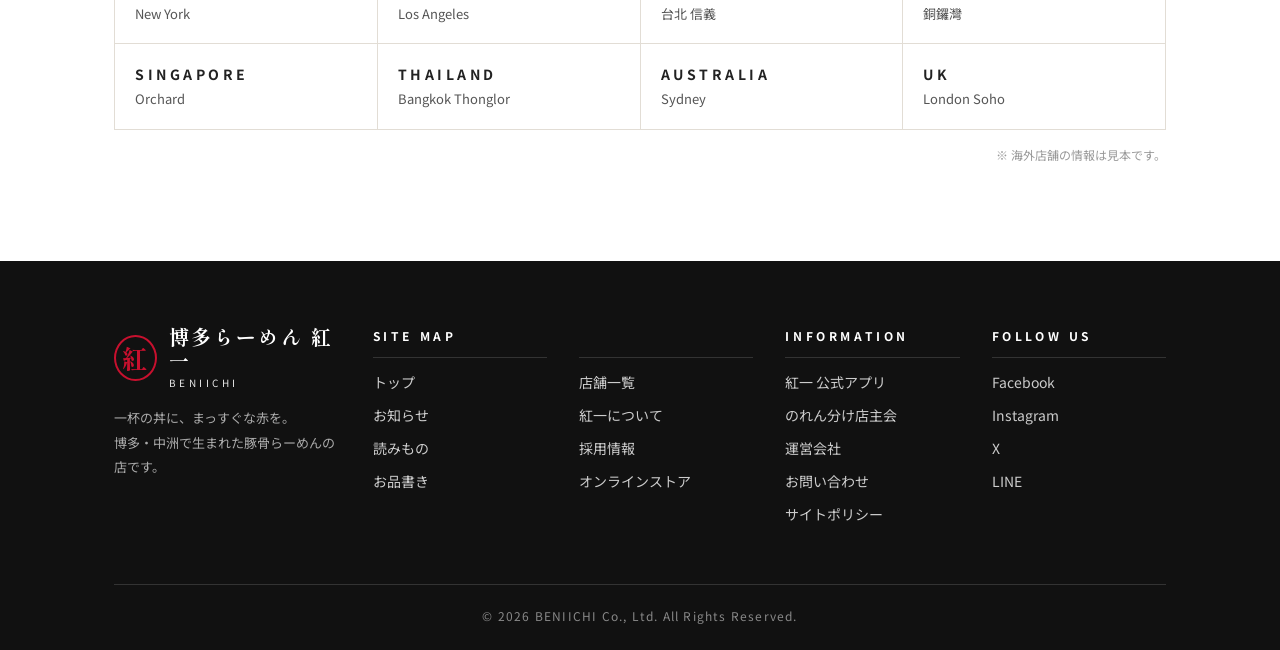
==== commit 0c104069: "一風堂を参考にJOURNAL・アプリ/事業バナー・海外店舗リンクを追加し、FAQ式チャットボットを全ページに設置 Co-Authored-By: Claude Opus 5.5 <noreply@an" ====
--- a/index.html
+++ b/index.html
@@ -8,7 +8,7 @@
   <link rel="preconnect" href="https://fonts.googleapis.com">
   <link rel="preconnect" href="https://fonts.gstatic.com" crossorigin>
   <link href="https://fonts.googleapis.com/css2?family=Noto+Sans+JP:wght@400;700&family=Shippori+Mincho:wght@700&display=swap" rel="stylesheet">
-  <link rel="stylesheet" href="css/style.css?v=3">
+  <link rel="stylesheet" href="css/style.css?v=4">
 </head>
 <body>
   <header id="site-header"></header>
@@ -54,6 +54,28 @@
           </div>
         </div>
         <div class="btn-wrap"><a class="btn-red" href="news.html">VIEW MORE</a></div>
+      </div>
+    </section>
+
+    <!-- 読みもの（JOURNAL）の新着3件 -->
+    <section class="journal-area">
+      <div class="container">
+        <div class="sec-title"><span class="en">JOURNAL</span><span class="ja">読みもの</span></div>
+        <div class="journal-grid">
+          <a class="journal-card" href="journal-soup.html">
+            <img data-img="photo-1557872943-16a5ac26437e" data-w="700" alt="寸胴で炊かれる豚骨スープ">
+            <div class="body"><time>2026.09.26</time><h3>二十時間、火を止めない。紅一の豚骨スープができるまで</h3></div>
+          </a>
+          <a class="journal-card" href="journal-kaedama.html">
+            <img data-img="photo-1526318896980-cf78c088247c" data-w="700" alt="箸で持ち上げた極細麺">
+            <div class="body"><time>2026.09.12</time><h3>「替玉、バリカタで」は博多の合言葉。替玉文化のはなし</h3></div>
+          </a>
+          <a class="journal-card" href="journal-interview.html">
+            <img data-img="photo-1600565193348-f74bd3c7ccdf" data-w="700" alt="厨房に立つ店主">
+            <div class="body"><time>2026.08.30</time><h3>屋台から42店舗へ。創業者・紅林一真が語る「誠」の一杯</h3></div>
+          </a>
+        </div>
+        <div class="btn-wrap"><a class="btn-red" href="journal.html">VIEW ALL JOURNAL</a></div>
       </div>
     </section>
 
@@ -107,9 +129,47 @@
         <a class="btn-red" href="store.html">SHOP NOW</a>
       </div>
     </section>
+    <!-- アプリ・事業のバナー -->
+    <section class="banner-area">
+      <div class="container">
+        <div class="banner-grid">
+          <a class="banner" href="#app">
+            <div class="bg" data-bg="photo-1617093727343-374698b1b08d"></div>
+            <span class="en">OFFICIAL APP</span><strong>紅一 公式アプリ</strong><small>来店ポイントで替玉1玉サービス</small>
+          </a>
+          <a class="banner" href="#noren">
+            <div class="bg" data-bg="photo-1503899036084-c55cdd92da26"></div>
+            <span class="en">NOREN</span><strong>のれん分け店主会</strong><small>紅一の看板で、自分の店を持つ</small>
+          </a>
+          <a class="banner" href="#business">
+            <div class="bg" data-bg="photo-1493976040374-85c8e12f0c0e"></div>
+            <span class="en">BUSINESS</span><strong>国内外の外食事業</strong><small>らーめんから広がる、食の事業</small>
+          </a>
+        </div>
+      </div>
+    </section>
+
+    <!-- 海外店舗へのリンク -->
+    <section class="global-area">
+      <div class="container">
+        <div class="sec-title"><span class="en">GLOBAL</span><span class="ja">海外の紅一</span></div>
+        <ul class="global-list">
+          <li><a href="#global"><span>USA</span>New York</a></li>
+          <li><a href="#global"><span>USA</span>Los Angeles</a></li>
+          <li><a href="#global"><span>TAIWAN</span>台北 信義</a></li>
+          <li><a href="#global"><span>HONG KONG</span>銅鑼灣</a></li>
+          <li><a href="#global"><span>SINGAPORE</span>Orchard</a></li>
+          <li><a href="#global"><span>THAILAND</span>Bangkok Thonglor</a></li>
+          <li><a href="#global"><span>AUSTRALIA</span>Sydney</a></li>
+          <li><a href="#global"><span>UK</span>London Soho</a></li>
+        </ul>
+        <p class="note">※ 海外店舗の情報は見本です。</p>
+      </div>
+    </section>
   </main>
 
   <footer id="site-footer"></footer>
-  <script src="js/main.js?v=3"></script>
+  <script src="js/main.js?v=4"></script>
+  <script src="js/chatbot.js?v=1"></script>
 </body>
 </html>
--- a/css/style.css
+++ b/css/style.css
@@ -83,7 +83,7 @@
   text-align: center;
   border-left: 1px solid rgba(255,255,255,.18);
 }
-.header-nav li:nth-child(7) a { border-right: 1px solid rgba(255,255,255,.18); }
+.header-nav li:nth-child(8) a { border-right: 1px solid rgba(255,255,255,.18); }
 /* スマホのループ用の複製（PCでは隠す） */
 .header-nav li.loop-copy { display: none; }
 /* 英語 → ホバーで日本語に入れ替わる */
@@ -301,7 +301,7 @@
 }
 .footer-grid {
   display: grid;
-  grid-template-columns: 1.3fr repeat(3, 1fr);
+  grid-template-columns: 1.3fr repeat(4, 1fr);
   gap: 32px;
 }
 .footer-brand .logo-mark { border-color: var(--red); color: var(--red); }
@@ -445,13 +445,136 @@
   font-weight: 700; box-shadow: 0 6px 18px rgba(0,0,0,.25);
 }
 
+
+/* ===== 読みもの（JOURNAL） ===== */
+.journal-area { padding: 24px 0 88px; }
+.journal-grid { display: grid; grid-template-columns: repeat(3, 1fr); gap: 28px; }
+.journal-card { display: block; background: var(--white); border: 1px solid var(--line); transition: box-shadow .2s, transform .2s; }
+.journal-card:hover { box-shadow: 0 10px 24px rgba(0,0,0,.08); transform: translateY(-3px); }
+.journal-card img { width: 100%; aspect-ratio: 16/10; object-fit: cover; }
+.journal-card .body { padding: 16px 18px 22px; }
+.journal-card time { font-size: 12px; color: #777; letter-spacing: .1em; }
+.journal-card h3 { font-family: var(--serif); font-size: 17px; line-height: 1.7; margin-top: 4px; }
+.journal-card p { font-size: 13px; color: #555; margin-top: 8px; }
+
+/* 記事ページ */
+.article { max-width: 760px; margin: 0 auto; }
+.article-meta { font-size: 13px; color: #777; letter-spacing: .1em; }
+.article h2.article-title { font-family: var(--serif); font-size: clamp(24px, 3.2vw, 32px); line-height: 1.6; margin: 6px 0 28px; }
+.article > img { width: 100%; aspect-ratio: 16/9; object-fit: cover; margin-bottom: 36px; }
+.article h3 { font-family: var(--serif); font-size: 21px; border-left: 6px solid var(--red); padding-left: 14px; margin: 44px 0 14px; }
+.article p { font-size: 15px; line-height: 2.1; margin-bottom: 18px; }
+.article blockquote { font-family: var(--serif); font-size: 18px; color: var(--red); border-top: 1px solid var(--line); border-bottom: 1px solid var(--line); padding: 20px 8px; margin: 28px 0; text-align: center; }
+
+/* ===== アプリ・事業のバナー ===== */
+.banner-area { padding: 72px 0 0; }
+.banner-grid { display: grid; grid-template-columns: repeat(3, 1fr); gap: 20px; }
+.banner {
+  position: relative;
+  min-height: 190px;
+  padding: 26px 24px;
+  display: flex; flex-direction: column; justify-content: flex-end;
+  color: var(--white);
+  overflow: hidden;
+  isolation: isolate;
+}
+.banner .bg { position: absolute; inset: 0; z-index: -2; background-size: cover; background-position: center; transition: transform .6s ease; }
+.banner::before { content: ""; position: absolute; inset: 0; z-index: -1; background: linear-gradient(180deg, rgba(0,0,0,.1), rgba(158,11,34,.85)); }
+.banner:hover .bg { transform: scale(1.08); }
+.banner .en { font-size: 11px; letter-spacing: .4em; font-weight: 700; }
+.banner strong { font-family: var(--serif); font-size: 22px; letter-spacing: .1em; }
+.banner small { font-size: 13px; opacity: .9; }
+.banner strong::after { content: " →"; font-family: var(--sans); font-size: 16px; }
+
+/* ===== 海外店舗 ===== */
+.global-area { padding: 80px 0 96px; }
+.global-list { display: grid; grid-template-columns: repeat(4, 1fr); border-top: 1px solid var(--line); border-left: 1px solid var(--line); }
+.global-list a {
+  display: block;
+  padding: 18px 20px;
+  border-right: 1px solid var(--line);
+  border-bottom: 1px solid var(--line);
+  font-size: 13px; color: #555;
+  transition: background .2s, color .2s;
+}
+.global-list a:hover { background: var(--red); color: var(--white); }
+.global-list span { display: block; font-weight: 700; letter-spacing: .25em; color: var(--ink); font-size: 14px; }
+.global-list a:hover span { color: var(--white); }
+.global-area .note { font-size: 12px; color: #999; margin-top: 14px; text-align: right; }
+
+/* お品書き：アレルゲン表記 */
+.menu-card .allergen { font-size: 11px; color: #777; margin-top: 10px; padding-top: 8px; border-top: 1px dashed var(--line); }
+.allergen-note { font-size: 12px; color: #777; background: var(--gray); padding: 14px 18px; margin-bottom: 12px; line-height: 1.9; }
+
+/* ===== チャットボット ===== */
+.chat-fab {
+  position: fixed; right: 20px; bottom: 20px; z-index: 200;
+  width: 64px; height: 64px;
+  border: none; border-radius: 50%;
+  background: var(--red); color: var(--white);
+  box-shadow: 0 8px 22px rgba(0,0,0,.28);
+  cursor: pointer;
+  display: grid; place-items: center;
+  transition: transform .2s, background .2s;
+}
+.chat-fab:hover { transform: translateY(-3px); background: var(--red-dark); }
+.chat-fab svg { width: 28px; height: 28px; fill: var(--white); }
+.chat-fab .label { position: absolute; bottom: -2px; font-size: 9px; font-weight: 700; letter-spacing: .1em; display: none; }
+/* オンラインストアのカート表示と重ならないようにずらす */
+.cart-badge { bottom: 96px; }
+
+.chat-panel {
+  position: fixed; right: 20px; bottom: 96px; z-index: 201;
+  width: 360px; height: min(560px, calc(100vh - 140px));
+  background: var(--white);
+  border-radius: 14px;
+  box-shadow: 0 18px 48px rgba(0,0,0,.25);
+  display: flex; flex-direction: column;
+  overflow: hidden;
+  opacity: 0; transform: translateY(16px) scale(.98); pointer-events: none;
+  transition: opacity .25s, transform .25s;
+}
+.chat-panel.open { opacity: 1; transform: none; pointer-events: auto; }
+.chat-head {
+  background: var(--red); color: var(--white);
+  padding: 14px 16px;
+  display: flex; align-items: center; gap: 10px;
+}
+.chat-head .logo-mark { width: 36px; height: 36px; font-size: 19px; }
+.chat-head strong { font-family: var(--serif); font-size: 16px; letter-spacing: .08em; display: block; line-height: 1.3; }
+.chat-head small { font-size: 11px; opacity: .9; }
+.chat-head button { margin-left: auto; background: none; border: none; color: var(--white); font-size: 24px; line-height: 1; cursor: pointer; padding: 4px 8px; }
+.chat-log { flex: 1; overflow-y: auto; padding: 16px; background: var(--gray); display: flex; flex-direction: column; gap: 10px; }
+.chat-msg { max-width: 85%; padding: 10px 14px; border-radius: 14px; font-size: 14px; line-height: 1.7; white-space: pre-line; }
+.chat-msg.bot { background: var(--white); border: 1px solid var(--line); border-top-left-radius: 4px; align-self: flex-start; }
+.chat-msg.user { background: var(--red); color: var(--white); border-top-right-radius: 4px; align-self: flex-end; }
+.chat-msg a { color: var(--red); text-decoration: underline; text-underline-offset: 3px; }
+.chat-choices { display: flex; flex-wrap: wrap; gap: 6px; align-self: flex-start; }
+.chat-choices button {
+  padding: 7px 12px;
+  border: 1px solid var(--red); border-radius: 20px;
+  background: var(--white); color: var(--red);
+  font-size: 13px; cursor: pointer;
+  font-family: inherit;
+}
+.chat-choices button:hover { background: var(--red); color: var(--white); }
+.chat-form { display: flex; gap: 8px; padding: 10px; border-top: 1px solid var(--line); background: var(--white); }
+.chat-form input {
+  flex: 1; min-width: 0;
+  padding: 10px 12px;
+  border: 1px solid var(--line); border-radius: 20px;
+  font-size: 16px; font-family: inherit;
+}
+.chat-form input:focus { outline: 2px solid var(--red); outline-offset: -1px; }
+.chat-form button { padding: 0 16px; border: none; border-radius: 20px; background: var(--red); color: var(--white); font-weight: 700; cursor: pointer; font-family: inherit; }
+
 /* ===== スマホ対応 ===== */
 @media (max-width: 900px) {
   .header-nav ul { justify-content: flex-start; overflow-x: auto; scrollbar-width: none; }
   .header-nav ul::-webkit-scrollbar { display: none; }
   .header-nav li { flex: 0 0 auto; }
   .header-nav li.loop-copy { display: block; }
-  .header-nav li:nth-child(7) a { border-right: 0; }
+  .header-nav li:nth-child(8) a { border-right: 0; }
   .header-nav a { width: 128px; height: 46px; }
   .news-cols, .story, .shop-grid { grid-template-columns: 1fr; }
   .story.rev .story-img { order: 0; }
@@ -461,6 +584,8 @@
   .footer-brand { grid-column: 1 / -1; }
   .photo-sec.left, .photo-sec.right { place-items: center; text-align: center; }
   .photo-sec.left .inner, .photo-sec.right .inner { margin: 0; }
+  .journal-grid, .banner-grid { grid-template-columns: 1fr 1fr; }
+  .global-list { grid-template-columns: repeat(2, 1fr); }
 }
 @media (max-width: 560px) {
   .header-top .inner { padding: 8px 16px; }
@@ -479,4 +604,10 @@
   .shop-card img { aspect-ratio: 16/9; }
   .company-table th { width: 100px; }
   .photo-sec { min-height: 380px; }
-}
+  .journal-grid, .banner-grid { grid-template-columns: 1fr; }
+  .banner { min-height: 150px; }
+  /* チャットはスマホでは画面いっぱいに開く */
+  .chat-fab { right: 14px; bottom: 14px; width: 58px; height: 58px; }
+  .chat-panel { inset: 0; width: auto; height: auto; border-radius: 0; }
+  .cart-badge { bottom: 84px; right: 14px; }
+}
